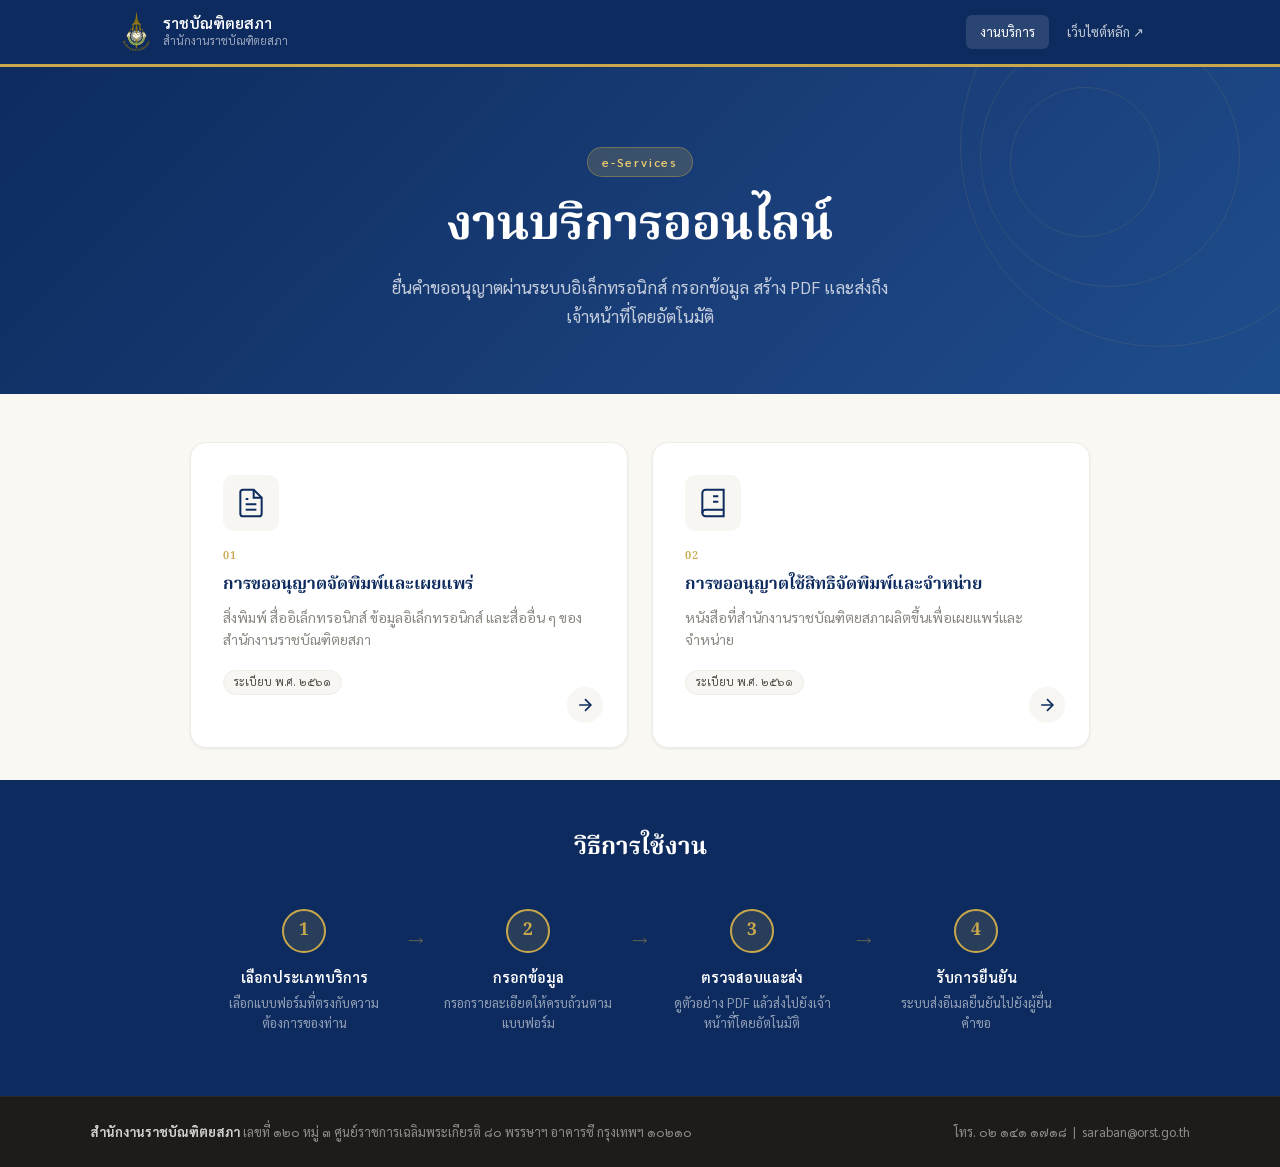
==== frontend/index.html @ 0d539d32 "Add files via upload" ====
<!DOCTYPE html>
<html lang="th">
<head>
<meta charset="UTF-8">
<meta name="viewport" content="width=device-width, initial-scale=1.0">
<title>งานบริการ e-Services — สำนักงานราชบัณฑิตยสภา</title>
<link rel="preconnect" href="https://fonts.googleapis.com">
<link href="https://fonts.googleapis.com/css2?family=Sarabun:wght@300;400;500;600;700&family=Noto+Serif+Thai:wght@400;600;700&display=swap" rel="stylesheet">
<link rel="stylesheet" href="css/main.css">
<link rel="icon" type="image/png" href="img/favicon.png">
</head>
<body>
  <header class="site-header">
    <div class="header-inner">
      <div class="header-logo">
        <img src="img/logo.png" alt="ราชบัณฑิตยสภา" class="logo-img">
        <div class="logo-text">
          <span class="logo-main">ราชบัณฑิตยสภา</span>
          <span class="logo-sub">สำนักงานราชบัณฑิตยสภา</span>
        </div>
      </div>
      <nav class="header-nav">
        <a href="index.html" class="nav-link active">งานบริการ</a>
        <a href="https://www.orst.go.th" class="nav-link" target="_blank">เว็บไซต์หลัก ↗</a>
      </nav>
    </div>
  </header>

  <main>
    <section class="hero">
      <div class="hero-inner">
        <div class="hero-badge">e-Services</div>
        <h1 class="hero-title">งานบริการออนไลน์</h1>
        <p class="hero-desc">ยื่นคำขออนุญาตผ่านระบบอิเล็กทรอนิกส์ กรอกข้อมูล สร้าง PDF และส่งถึงเจ้าหน้าที่โดยอัตโนมัติ</p>
      </div>
      <div class="hero-deco" aria-hidden="true">
        <div class="deco-ring r1"></div>
        <div class="deco-ring r2"></div>
        <div class="deco-ring r3"></div>
      </div>
    </section>

    <section class="services">
      <div class="services-inner">
        <div class="service-card" onclick="location.href='form1.html'">
          <div class="card-icon">
            <svg width="32" height="32" viewBox="0 0 24 24" fill="none" stroke="currentColor" stroke-width="1.5"><path d="M14 2H6a2 2 0 0 0-2 2v16a2 2 0 0 0 2 2h12a2 2 0 0 0 2-2V8z"/><polyline points="14 2 14 8 20 8"/><line x1="16" y1="13" x2="8" y2="13"/><line x1="16" y1="17" x2="8" y2="17"/><polyline points="10 9 9 9 8 9"/></svg>
          </div>
          <div class="card-number">01</div>
          <h2 class="card-title">การขออนุญาตจัดพิมพ์และเผยแพร่</h2>
          <p class="card-desc">สิ่งพิมพ์ สื่ออิเล็กทรอนิกส์ ข้อมูลอิเล็กทรอนิกส์ และสื่ออื่น ๆ ของสำนักงานราชบัณฑิตยสภา</p>
          <div class="card-meta">
            <span class="meta-tag">ระเบียบ พ.ศ. ๒๕๖๑</span>
          </div>
          <div class="card-arrow">
            <svg width="20" height="20" viewBox="0 0 24 24" fill="none" stroke="currentColor" stroke-width="2"><line x1="5" y1="12" x2="19" y2="12"/><polyline points="12 5 19 12 12 19"/></svg>
          </div>
        </div>

        <div class="service-card" onclick="location.href='form2.html'">
          <div class="card-icon">
            <svg width="32" height="32" viewBox="0 0 24 24" fill="none" stroke="currentColor" stroke-width="1.5"><path d="M4 19.5A2.5 2.5 0 0 1 6.5 17H20"/><path d="M6.5 2H20v20H6.5A2.5 2.5 0 0 1 4 19.5v-15A2.5 2.5 0 0 1 6.5 2z"/><line x1="12" y1="7" x2="16" y2="7"/><line x1="12" y1="11" x2="16" y2="11"/><line x1="8" y1="7" x2="8" y2="7"/></svg>
          </div>
          <div class="card-number">02</div>
          <h2 class="card-title">การขออนุญาตใช้สิทธิจัดพิมพ์และจำหน่าย</h2>
          <p class="card-desc">หนังสือที่สำนักงานราชบัณฑิตยสภาผลิตขึ้นเพื่อเผยแพร่และจำหน่าย</p>
          <div class="card-meta">
            <span class="meta-tag">ระเบียบ พ.ศ. ๒๕๖๑</span>
          </div>
          <div class="card-arrow">
            <svg width="20" height="20" viewBox="0 0 24 24" fill="none" stroke="currentColor" stroke-width="2"><line x1="5" y1="12" x2="19" y2="12"/><polyline points="12 5 19 12 12 19"/></svg>
          </div>
        </div>
      </div>
    </section>

    <section class="how-it-works">
      <div class="how-inner">
        <h2 class="how-title">วิธีการใช้งาน</h2>
        <div class="steps">
          <div class="step">
            <div class="step-num">1</div>
            <div class="step-body">
              <h3>เลือกประเภทบริการ</h3>
              <p>เลือกแบบฟอร์มที่ตรงกับความต้องการของท่าน</p>
            </div>
          </div>
          <div class="step-sep">→</div>
          <div class="step">
            <div class="step-num">2</div>
            <div class="step-body">
              <h3>กรอกข้อมูล</h3>
              <p>กรอกรายละเอียดให้ครบถ้วนตามแบบฟอร์ม</p>
            </div>
          </div>
          <div class="step-sep">→</div>
          <div class="step">
            <div class="step-num">3</div>
            <div class="step-body">
              <h3>ตรวจสอบและส่ง</h3>
              <p>ดูตัวอย่าง PDF แล้วส่งไปยังเจ้าหน้าที่โดยอัตโนมัติ</p>
            </div>
          </div>
          <div class="step-sep">→</div>
          <div class="step">
            <div class="step-num">4</div>
            <div class="step-body">
              <h3>รับการยืนยัน</h3>
              <p>ระบบส่งอีเมลยืนยันไปยังผู้ยื่นคำขอ</p>
            </div>
          </div>
        </div>
      </div>
    </section>
  </main>

  <footer class="site-footer">
    <div class="footer-inner">
      <div class="footer-info">
        <strong>สำนักงานราชบัณฑิตยสภา</strong>
        เลขที่ ๑๒๐ หมู่ ๓ ศูนย์ราชการเฉลิมพระเกียรติ ๘๐ พรรษาฯ อาคารซี กรุงเทพฯ ๑๐๒๑๐
      </div>
      <div class="footer-contact">
        โทร. ๐๒ ๑๔๑ ๑๗๑๘ &nbsp;|&nbsp; saraban@orst.go.th
      </div>
    </div>
  </footer>
</body>
</html>
---- frontend/css/main.css ----
/* ================================================
   สำนักงานราชบัณฑิตยสภา — E-Form System
   main.css
   ================================================ */

:root {
  --navy: #0d2b5e;
  --navy-light: #1a3f7a;
  --gold: #c9a84c;
  --gold-light: #e8c870;
  --cream: #faf8f3;
  --white: #ffffff;
  --gray-50: #f7f6f2;
  --gray-100: #eeece6;
  --gray-300: #c5c2b8;
  --gray-500: #8a8780;
  --gray-700: #4a4844;
  --gray-900: #1e1c1a;
  --error: #c0392b;
  --success: #1a7a4a;
  --radius-sm: 6px;
  --radius-md: 10px;
  --radius-lg: 16px;
  --shadow-sm: 0 1px 3px rgba(13,43,94,.08);
  --shadow-md: 0 4px 16px rgba(13,43,94,.10);
  --shadow-lg: 0 12px 40px rgba(13,43,94,.14);
}

*, *::before, *::after { box-sizing: border-box; margin: 0; padding: 0; }

html { scroll-behavior: smooth; }

body {
  font-family: 'Sarabun', sans-serif;
  font-size: 16px;
  line-height: 1.7;
  color: var(--gray-900);
  background: var(--cream);
  -webkit-font-smoothing: antialiased;
}

/* ── HEADER ── */
.site-header {
  background: var(--navy);
  position: sticky;
  top: 0;
  z-index: 100;
  border-bottom: 3px solid var(--gold);
}
.header-inner {
  max-width: 1100px;
  margin: 0 auto;
  padding: 0 2rem;
  height: 64px;
  display: flex;
  align-items: center;
  justify-content: space-between;
}
.header-logo { display: flex; align-items: center; gap: 12px; }
.logo-emblem {
  width: 40px; height: 40px;
  background: var(--gold);
  border-radius: 50%;
  display: flex; align-items: center; justify-content: center;
  font-family: 'Noto Serif Thai', serif;
  font-size: 20px; font-weight: 700;
  color: var(--navy);
}
.logo-main { display: block; font-size: 15px; font-weight: 600; color: var(--white); line-height: 1.2; }
.logo-sub { display: block; font-size: 11px; color: rgba(255,255,255,.6); }
.header-nav { display: flex; gap: 4px; }
.nav-link {
  padding: 6px 14px;
  border-radius: var(--radius-sm);
  font-size: 13px;
  color: rgba(255,255,255,.75);
  text-decoration: none;
  transition: all .2s;
}
.nav-link:hover, .nav-link.active {
  background: rgba(255,255,255,.12);
  color: var(--white);
}

/* ── HERO ── */
.hero {
  background: linear-gradient(135deg, var(--navy) 0%, var(--navy-light) 60%, #1e4d8c 100%);
  padding: 5rem 2rem 4rem;
  position: relative;
  overflow: hidden;
}
.hero-inner {
  max-width: 700px;
  margin: 0 auto;
  text-align: center;
  position: relative;
  z-index: 2;
}
.hero-badge {
  display: inline-block;
  background: rgba(201,168,76,.2);
  border: 1px solid rgba(201,168,76,.4);
  color: var(--gold-light);
  font-size: 12px;
  font-weight: 600;
  letter-spacing: .15em;
  padding: 4px 14px;
  border-radius: 100px;
  margin-bottom: 1.25rem;
}
.hero-title {
  font-family: 'Noto Serif Thai', serif;
  font-size: clamp(2rem, 5vw, 3rem);
  font-weight: 700;
  color: var(--white);
  line-height: 1.25;
  margin-bottom: 1rem;
}
.hero-desc {
  font-size: 1.05rem;
  color: rgba(255,255,255,.75);
  max-width: 500px;
  margin: 0 auto;
}
.hero-deco { position: absolute; inset: 0; pointer-events: none; }
.deco-ring {
  position: absolute;
  border-radius: 50%;
  border: 1px solid rgba(201,168,76,.12);
}
.r1 { width: 400px; height: 400px; top: -120px; right: -80px; }
.r2 { width: 260px; height: 260px; top: -40px; right: 40px; }
.r3 { width: 150px; height: 150px; top: 20px; right: 120px; }

/* ── SERVICES ── */
.services { padding: 3rem 2rem 2rem; }
.services-inner {
  max-width: 900px;
  margin: 0 auto;
  display: grid;
  grid-template-columns: 1fr 1fr;
  gap: 1.5rem;
}
@media (max-width: 640px) { .services-inner { grid-template-columns: 1fr; } }

.service-card {
  background: var(--white);
  border: 1px solid var(--gray-100);
  border-radius: var(--radius-lg);
  padding: 2rem;
  cursor: pointer;
  position: relative;
  transition: all .25s;
  box-shadow: var(--shadow-sm);
  overflow: hidden;
}
.service-card::before {
  content: '';
  position: absolute;
  top: 0; left: 0; right: 0;
  height: 4px;
  background: linear-gradient(90deg, var(--navy), var(--gold));
  opacity: 0;
  transition: opacity .25s;
}
.service-card:hover {
  transform: translateY(-4px);
  box-shadow: var(--shadow-lg);
  border-color: var(--gray-300);
}
.service-card:hover::before { opacity: 1; }
.card-icon {
  width: 56px; height: 56px;
  background: var(--gray-50);
  border-radius: var(--radius-md);
  display: flex; align-items: center; justify-content: center;
  color: var(--navy);
  margin-bottom: 1rem;
  transition: all .25s;
}
.service-card:hover .card-icon {
  background: var(--navy);
  color: var(--gold);
}
.card-number {
  font-family: 'Noto Serif Thai', serif;
  font-size: 11px;
  font-weight: 600;
  color: var(--gold);
  letter-spacing: .1em;
  margin-bottom: .4rem;
}
.card-title {
  font-family: 'Noto Serif Thai', serif;
  font-size: 1.05rem;
  font-weight: 700;
  color: var(--navy);
  margin-bottom: .6rem;
  line-height: 1.4;
}
.card-desc {
  font-size: .875rem;
  color: var(--gray-500);
  line-height: 1.6;
  margin-bottom: 1rem;
}
.card-meta { margin-bottom: 1.25rem; }
.meta-tag {
  display: inline-block;
  background: var(--gray-50);
  border: 1px solid var(--gray-100);
  color: var(--gray-700);
  font-size: 11px;
  padding: 2px 10px;
  border-radius: 100px;
}
.card-arrow {
  position: absolute;
  bottom: 1.5rem; right: 1.5rem;
  width: 36px; height: 36px;
  border-radius: 50%;
  background: var(--gray-50);
  display: flex; align-items: center; justify-content: center;
  color: var(--navy);
  transition: all .25s;
}
.service-card:hover .card-arrow {
  background: var(--gold);
  color: var(--navy);
  transform: translateX(3px);
}

/* ── HOW IT WORKS ── */
.how-it-works {
  padding: 3rem 2rem 4rem;
  background: var(--navy);
}
.how-inner { max-width: 900px; margin: 0 auto; }
.how-title {
  font-family: 'Noto Serif Thai', serif;
  font-size: 1.5rem;
  font-weight: 700;
  color: var(--white);
  text-align: center;
  margin-bottom: 2.5rem;
}
.steps {
  display: flex;
  align-items: flex-start;
  gap: 1rem;
  flex-wrap: wrap;
  justify-content: center;
}
.step {
  display: flex;
  flex-direction: column;
  align-items: center;
  text-align: center;
  max-width: 170px;
}
.step-num {
  width: 44px; height: 44px;
  border-radius: 50%;
  background: rgba(201,168,76,.15);
  border: 2px solid var(--gold);
  display: flex; align-items: center; justify-content: center;
  font-family: 'Noto Serif Thai', serif;
  font-size: 1.1rem; font-weight: 700;
  color: var(--gold);
  margin-bottom: .75rem;
}
.step-body h3 { font-size: .9rem; font-weight: 600; color: var(--white); margin-bottom: .25rem; }
.step-body p { font-size: .8rem; color: rgba(255,255,255,.55); line-height: 1.5; }
.step-sep { font-size: 1.5rem; color: rgba(201,168,76,.4); margin-top: .5rem; }

/* ── FOOTER ── */
.site-footer {
  background: var(--gray-900);
  padding: 1.5rem 2rem;
  border-top: 1px solid rgba(255,255,255,.06);
}
.footer-inner {
  max-width: 1100px;
  margin: 0 auto;
  display: flex;
  justify-content: space-between;
  align-items: center;
  flex-wrap: wrap;
  gap: .5rem;
}
.footer-info, .footer-contact { font-size: .8rem; color: rgba(255,255,255,.5); }
.footer-info strong { color: rgba(255,255,255,.8); }

/* ── FORM PAGE SHARED STYLES ── */
.form-page-body { background: var(--gray-50); }

.form-layout {
  max-width: 820px;
  margin: 0 auto;
  padding: 2.5rem 2rem 4rem;
}

.breadcrumb {
  font-size: .8rem;
  color: var(--gray-500);
  margin-bottom: 1.5rem;
}
.breadcrumb a { color: var(--navy); text-decoration: none; }
.breadcrumb a:hover { text-decoration: underline; }

.form-header {
  background: var(--white);
  border: 1px solid var(--gray-100);
  border-radius: var(--radius-lg);
  padding: 1.75rem 2rem;
  margin-bottom: 1.5rem;
  display: flex;
  align-items: flex-start;
  gap: 1rem;
  border-left: 5px solid var(--navy);
}
.form-header-icon {
  width: 48px; height: 48px;
  background: var(--gray-50);
  border-radius: var(--radius-md);
  display: flex; align-items: center; justify-content: center;
  color: var(--navy);
  flex-shrink: 0;
}
.form-header-text h1 {
  font-family: 'Noto Serif Thai', serif;
  font-size: 1.2rem;
  font-weight: 700;
  color: var(--navy);
  margin-bottom: .25rem;
}
.form-header-text p { font-size: .85rem; color: var(--gray-500); }

.form-card {
  background: var(--white);
  border: 1px solid var(--gray-100);
  border-radius: var(--radius-lg);
  padding: 2rem;
  margin-bottom: 1.5rem;
  box-shadow: var(--shadow-sm);
}
.form-section-title {
  font-size: .75rem;
  font-weight: 600;
  letter-spacing: .1em;
  color: var(--gold);
  text-transform: uppercase;
  margin-bottom: 1.25rem;
  padding-bottom: .6rem;
  border-bottom: 1px solid var(--gray-100);
}
.form-grid {
  display: grid;
  grid-template-columns: 1fr 1fr;
  gap: 1rem;
}
.form-grid .full { grid-column: 1 / -1; }
@media (max-width: 580px) {
  .form-grid { grid-template-columns: 1fr; }
  .form-grid .full { grid-column: 1; }
}

.field { display: flex; flex-direction: column; gap: 5px; }
.field label {
  font-size: .8rem;
  font-weight: 500;
  color: var(--gray-700);
}
.field label .req { color: var(--error); margin-left: 2px; }
.field input,
.field select,
.field textarea {
  font-family: 'Sarabun', sans-serif;
  font-size: .9rem;
  color: var(--gray-900);
  background: var(--white);
  border: 1.5px solid var(--gray-100);
  border-radius: var(--radius-sm);
  padding: 9px 12px;
  transition: border-color .15s, box-shadow .15s;
  outline: none;
  width: 100%;
}
.field input:hover, .field select:hover, .field textarea:hover {
  border-color: var(--gray-300);
}
.field input:focus, .field select:focus, .field textarea:focus {
  border-color: var(--navy);
  box-shadow: 0 0 0 3px rgba(13,43,94,.08);
}
.field input.error, .field select.error, .field textarea.error {
  border-color: var(--error);
}
.field .hint { font-size: .75rem; color: var(--gray-500); }
.field .err-msg { font-size: .75rem; color: var(--error); display: none; }
.field.has-error .err-msg { display: block; }
.field textarea { resize: vertical; min-height: 90px; }

.form-actions {
  display: flex;
  align-items: center;
  justify-content: space-between;
  flex-wrap: wrap;
  gap: 1rem;
  margin-top: 1.5rem;
}
.actions-left { font-size: .8rem; color: var(--gray-500); }
.actions-right { display: flex; gap: .75rem; }

.btn {
  display: inline-flex;
  align-items: center;
  gap: .5rem;
  padding: 10px 20px;
  border-radius: var(--radius-sm);
  font-family: 'Sarabun', sans-serif;
  font-size: .9rem;
  font-weight: 500;
  cursor: pointer;
  border: 1.5px solid transparent;
  transition: all .2s;
  text-decoration: none;
  white-space: nowrap;
}
.btn-ghost {
  background: var(--white);
  border-color: var(--gray-300);
  color: var(--gray-700);
}
.btn-ghost:hover { background: var(--gray-50); }
.btn-preview {
  background: var(--white);
  border-color: var(--navy);
  color: var(--navy);
}
.btn-preview:hover { background: var(--navy); color: var(--white); }
.btn-submit {
  background: var(--navy);
  color: var(--white);
}
.btn-submit:hover { background: var(--navy-light); }
.btn-submit:disabled {
  opacity: .6;
  cursor: not-allowed;
}
.btn svg { flex-shrink: 0; }

/* ── NOTICE ── */
.notice {
  background: #fffbf0;
  border: 1px solid #e8c870;
  border-radius: var(--radius-md);
  padding: 1rem 1.25rem;
  font-size: .85rem;
  color: #6b5400;
  display: flex;
  gap: .75rem;
  align-items: flex-start;
  margin-bottom: 1.5rem;
}
.notice svg { flex-shrink: 0; margin-top: 2px; color: var(--gold); }

/* ── MODAL OVERLAY ── */
.modal-overlay {
  position: fixed;
  inset: 0;
  background: rgba(13,43,94,.5);
  backdrop-filter: blur(4px);
  z-index: 200;
  display: none;
  align-items: center;
  justify-content: center;
  padding: 1rem;
}
.modal-overlay.open { display: flex; }
.modal {
  background: var(--white);
  border-radius: var(--radius-lg);
  width: 100%;
  max-width: 720px;
  max-height: 90vh;
  overflow: hidden;
  display: flex;
  flex-direction: column;
  box-shadow: var(--shadow-lg);
}
.modal-header {
  padding: 1rem 1.5rem;
  border-bottom: 1px solid var(--gray-100);
  display: flex;
  justify-content: space-between;
  align-items: center;
}
.modal-header h2 { font-size: 1rem; font-weight: 600; color: var(--navy); }
.modal-close {
  width: 32px; height: 32px;
  border: none;
  background: var(--gray-50);
  border-radius: 50%;
  cursor: pointer;
  display: flex; align-items: center; justify-content: center;
  transition: background .2s;
}
.modal-close:hover { background: var(--gray-100); }
.modal-body {
  flex: 1;
  overflow-y: auto;
  padding: 0;
}
.modal-body iframe { width: 100%; height: 500px; border: none; display: block; }

/* ── TOAST ── */
.toast-container {
  position: fixed;
  bottom: 2rem;
  right: 2rem;
  z-index: 300;
  display: flex;
  flex-direction: column;
  gap: .75rem;
}
.toast {
  display: flex;
  align-items: flex-start;
  gap: .75rem;
  background: var(--white);
  border: 1px solid var(--gray-100);
  border-radius: var(--radius-md);
  padding: .875rem 1.125rem;
  box-shadow: var(--shadow-lg);
  min-width: 280px;
  max-width: 380px;
  animation: slideIn .3s ease;
  font-size: .875rem;
}
.toast-icon { flex-shrink: 0; margin-top: 1px; }
.toast-title { font-weight: 600; margin-bottom: 2px; }
.toast-msg { color: var(--gray-500); font-size: .8rem; }
.toast.success .toast-icon { color: var(--success); }
.toast.error .toast-icon { color: var(--error); }
.toast.info .toast-icon { color: var(--navy); }

@keyframes slideIn {
  from { transform: translateX(100%); opacity: 0; }
  to   { transform: translateX(0);    opacity: 1; }
}

/* ── LOADING ── */
.btn-loading { pointer-events: none; }
.btn-loading .btn-text { opacity: 0; }
.btn-loading::after {
  content: '';
  position: absolute;
  width: 16px; height: 16px;
  border: 2px solid rgba(255,255,255,.3);
  border-top-color: var(--white);
  border-radius: 50%;
  animation: spin .6s linear infinite;
}
@keyframes spin { to { transform: rotate(360deg); } }
.btn { position: relative; }
.logo-img {
  height: 40px;
  width: auto;
  object-fit: contain;
}
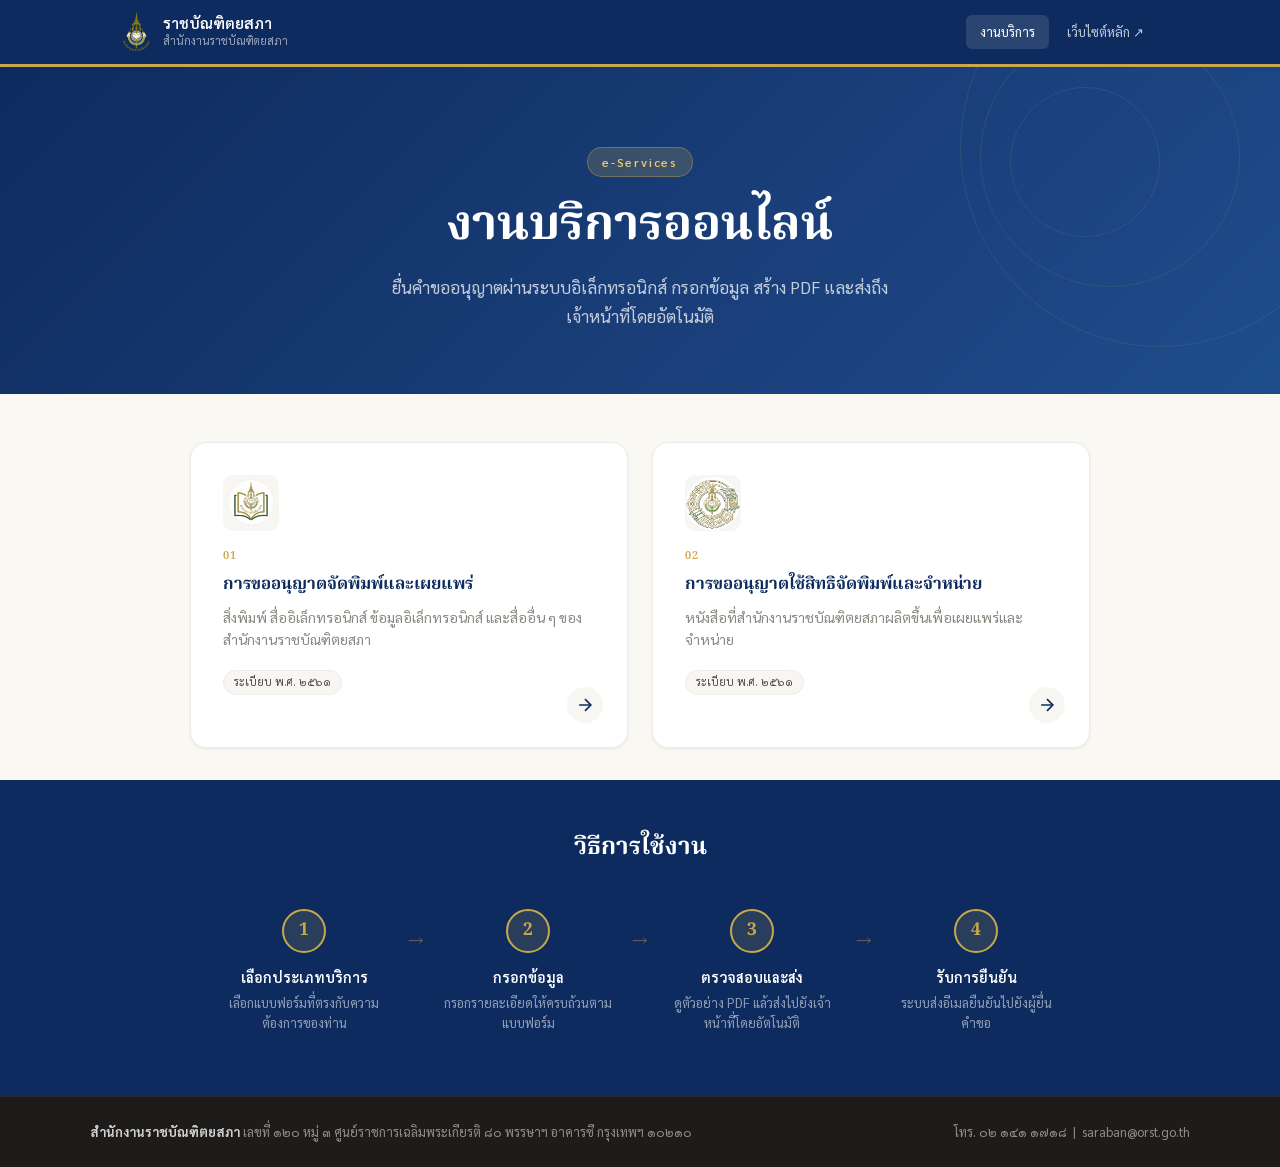
==== commit aa69ad28: "Replace SVG icons with image icons in service cards" ====
--- a/frontend/index.html
+++ b/frontend/index.html
@@ -44,7 +44,7 @@
       <div class="services-inner">
         <div class="service-card" onclick="location.href='form1.html'">
           <div class="card-icon">
-            <svg width="32" height="32" viewBox="0 0 24 24" fill="none" stroke="currentColor" stroke-width="1.5"><path d="M14 2H6a2 2 0 0 0-2 2v16a2 2 0 0 0 2 2h12a2 2 0 0 0 2-2V8z"/><polyline points="14 2 14 8 20 8"/><line x1="16" y1="13" x2="8" y2="13"/><line x1="16" y1="17" x2="8" y2="17"/><polyline points="10 9 9 9 8 9"/></svg>
+            <img src="img/icon-form1.png" style="width:56px;height:56px;object-fit:contain;">
           </div>
           <div class="card-number">01</div>
           <h2 class="card-title">การขออนุญาตจัดพิมพ์และเผยแพร่</h2>
@@ -59,7 +59,7 @@
 
         <div class="service-card" onclick="location.href='form2.html'">
           <div class="card-icon">
-            <svg width="32" height="32" viewBox="0 0 24 24" fill="none" stroke="currentColor" stroke-width="1.5"><path d="M4 19.5A2.5 2.5 0 0 1 6.5 17H20"/><path d="M6.5 2H20v20H6.5A2.5 2.5 0 0 1 4 19.5v-15A2.5 2.5 0 0 1 6.5 2z"/><line x1="12" y1="7" x2="16" y2="7"/><line x1="12" y1="11" x2="16" y2="11"/><line x1="8" y1="7" x2="8" y2="7"/></svg>
+            <img src="img/icon-form2.png" style="width:56px;height:56px;object-fit:contain;">
           </div>
           <div class="card-number">02</div>
           <h2 class="card-title">การขออนุญาตใช้สิทธิจัดพิมพ์และจำหน่าย</h2>
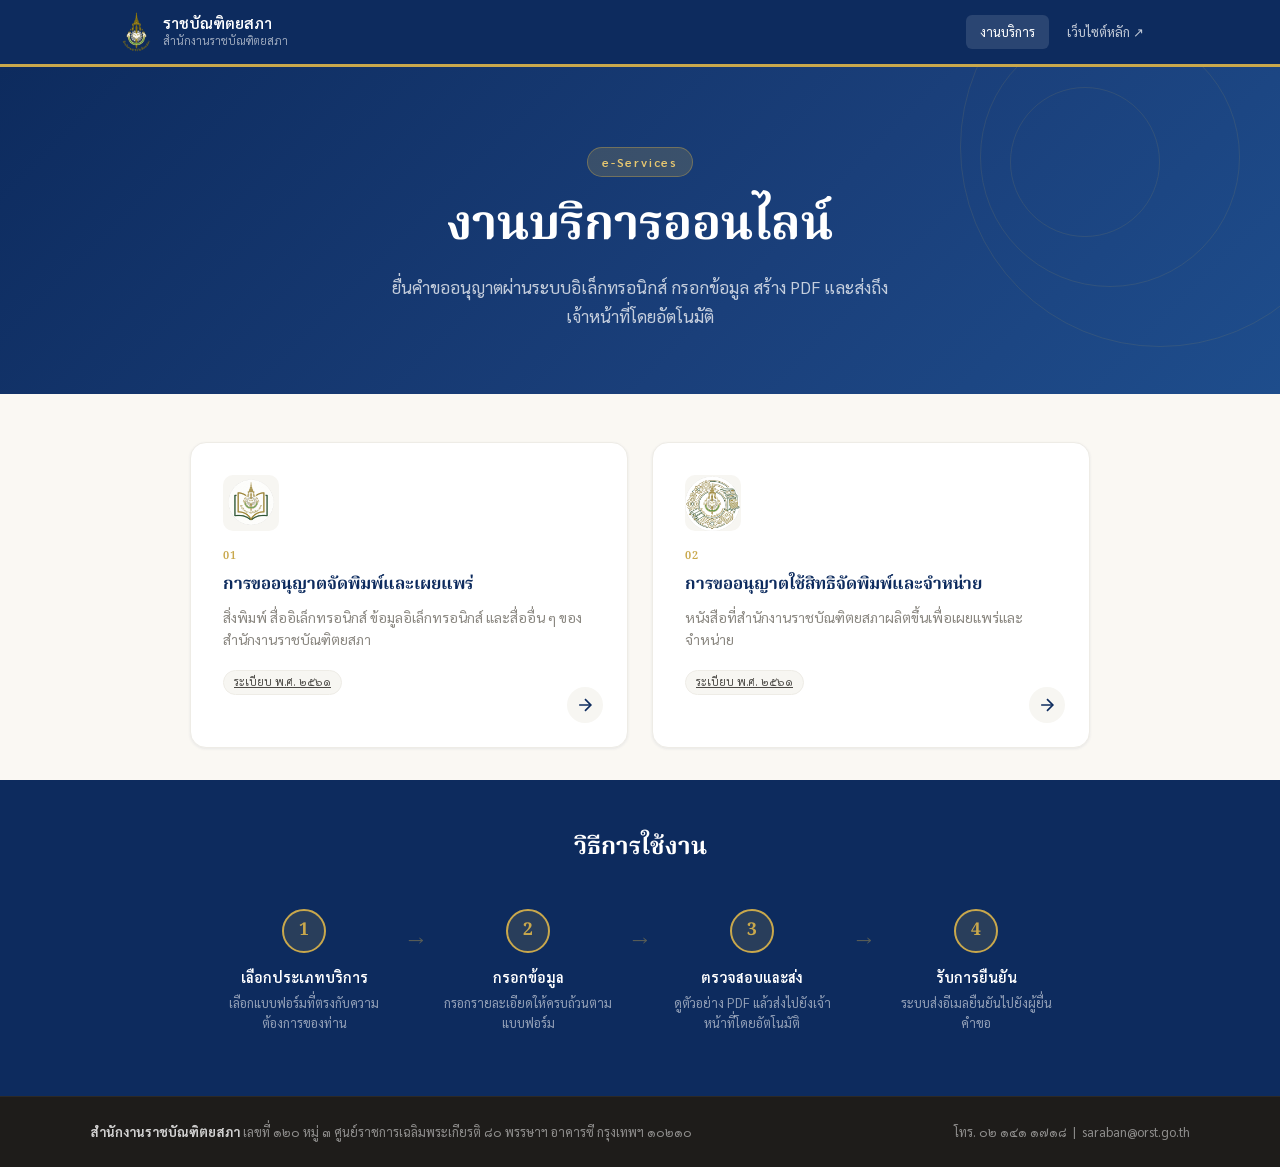
==== commit cb517153: "Update meta tags to use links for regulations" ====
--- a/frontend/index.html
+++ b/frontend/index.html
@@ -50,7 +50,7 @@
           <h2 class="card-title">การขออนุญาตจัดพิมพ์และเผยแพร่</h2>
           <p class="card-desc">สิ่งพิมพ์ สื่ออิเล็กทรอนิกส์ ข้อมูลอิเล็กทรอนิกส์ และสื่ออื่น ๆ ของสำนักงานราชบัณฑิตยสภา</p>
           <div class="card-meta">
-            <span class="meta-tag">ระเบียบ พ.ศ. ๒๕๖๑</span>
+            <a href="ระเบียบฟรี.PDF" target="_blank" rel="noopener" class="meta-tag">ระเบียบ พ.ศ. ๒๕๖๑</a>
           </div>
           <div class="card-arrow">
             <svg width="20" height="20" viewBox="0 0 24 24" fill="none" stroke="currentColor" stroke-width="2"><line x1="5" y1="12" x2="19" y2="12"/><polyline points="12 5 19 12 12 19"/></svg>
@@ -65,7 +65,7 @@
           <h2 class="card-title">การขออนุญาตใช้สิทธิจัดพิมพ์และจำหน่าย</h2>
           <p class="card-desc">หนังสือที่สำนักงานราชบัณฑิตยสภาผลิตขึ้นเพื่อเผยแพร่และจำหน่าย</p>
           <div class="card-meta">
-            <span class="meta-tag">ระเบียบ พ.ศ. ๒๕๖๑</span>
+           <a href="ระเบียบเสียเงิน.PDF" target="_blank" rel="noopener" class="meta-tag">ระเบียบ พ.ศ. ๒๕๖๑</a>
           </div>
           <div class="card-arrow">
             <svg width="20" height="20" viewBox="0 0 24 24" fill="none" stroke="currentColor" stroke-width="2"><line x1="5" y1="12" x2="19" y2="12"/><polyline points="12 5 19 12 12 19"/></svg>
